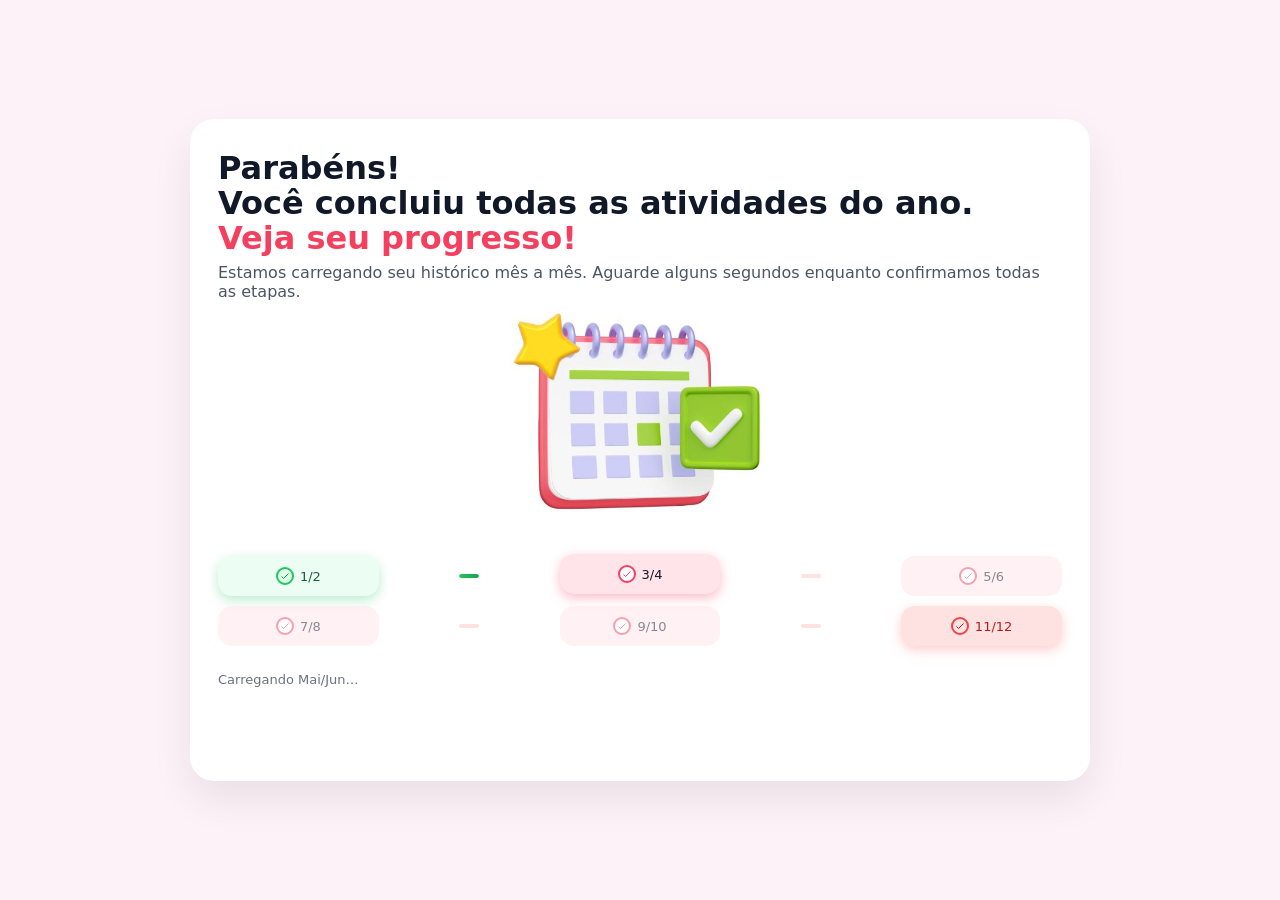
==== index.html @ d523ea17 "Add files via upload" ====
<!DOCTYPE html>
<html lang="pt-BR">
<head>
    <meta charset="UTF-8">
    <title>Seu progresso anual</title>
    <meta name="viewport" content="width=device-width, initial-scale=1.0">
    <style>
        * {
            margin: 0;
            padding: 0;
            box-sizing: border-box;
            font-family: system-ui, -apple-system, BlinkMacSystemFont, "Segoe UI", sans-serif;
        }

        body {
            min-height: 100vh;
            display: flex;
            justify-content: center;
            align-items: center;
            background: #fdf2f7;
            padding: 16px;
        }

        .card {
            max-width: 900px;
            width: 100%;
            background: #fff;
            border-radius: 24px;
            box-shadow: 0 18px 40px rgba(0, 0, 0, .08);
            padding: 32px 28px;
            display: flex;
            gap: 32px;
            align-items: flex-start;
            justify-content: center;
        }

        .left {
            flex: 1;
        }

        h1 {
            font-size: 32px;
            line-height: 1.1;
            color: #111827;
            margin-bottom: 6px;
        }

        h1 span.highlight {
            color: #f43f5e;
        }

        .subtitle {
            font-size: 16px;
            color: #4b5563;
            margin-bottom: 20px;
        }

        .calendar-img {
            max-width: 260px;
            width: 100%;
            display: block;
            border-radius: 20px;
            margin: -15px auto 20px auto;
        }

        .months {
            position: relative;
            padding: 8px 0;
            margin-bottom: 18px;
            width: 100%;
        }

        .months-inner {
            display: flex;
            flex-direction: column;
            gap: 10px;
            position: relative;
            z-index: 1;
            width: 100%;
        }

        .months-row {
            display: grid;
            grid-template-columns: repeat(5, minmax(0, 1fr));
            column-gap: 10px;
            align-items: center;
            width: 100%;
        }

        .month-item {
            padding: 11px 8px;
            border-radius: 14px;
            background: #ffe4ea;
            display: flex;
            align-items: center;
            justify-content: center;
            gap: 6px;
            font-size: 13px;
            color: #111827;
            opacity: .5;
            text-align: center;
            transition: opacity .2s, transform .2s, box-shadow .2s, background .2s, color .2s;
            min-width: 0;
        }

        .month-item.active {
            opacity: 1;
            transform: translateY(-2px);
            box-shadow: 0 4px 12px rgba(244, 63, 94, .35);
        }

        .month-item.completed {
            background: #ecfdf3;
            color: #166534;
            opacity: 1;
            box-shadow: 0 4px 12px rgba(34, 197, 94, .30);
        }

        .month-item.pending {
            background: #fee2e2;
            color: #b91c1c;
            opacity: 1;
            box-shadow: 0 4px 12px rgba(248, 113, 113, .35);
        }

        .check-circle {
            width: 18px;
            height: 18px;
            border-radius: 999px;
            border: 2px solid #f43f5e;
            display: flex;
            align-items: center;
            justify-content: center;
            background: #fff;
            flex-shrink: 0;
            transition: border-color .2s, background .2s;
        }

        .check-circle svg {
            width: 12px;
            height: 12px;
            fill: none;
            stroke: #f43f5e;
            stroke-width: 2;
            transition: stroke .2s;
        }

        .month-item.completed .check-circle {
            border-color: #22c55e;
            background: #dcfce7;
        }

        .month-item.completed .check-circle svg {
            stroke: #16a34a;
        }

        .month-item.pending .check-circle {
            border-color: #ef4444;
            background: #fee2e2;
        }

        .month-item.pending .check-circle svg {
            stroke: #b91c1c;
        }

        .month-connector {
            width: 100%;
            max-width: 20px;
            height: 4px;
            border-radius: 999px;
            background: #fee2e2;
            position: relative;
            overflow: hidden;
            justify-self: center;
        }

        .month-connector-fill {
            position: absolute;
            top: 0;
            bottom: 0;
            left: 0;
            width: 0%;
            background: linear-gradient(90deg, #22c55e, #16a34a);
            border-radius: inherit;
            transition: width .35s linear;
        }

        .progress-info {
            font-size: 13px;
            color: #6b7280;
            margin-bottom: 16px;
        }

        /* CORREÇÃO: margin-left removida daqui e colocada só no CSS,
           garantindo que o media query de mobile funcione corretamente */
        .btn {
            display: inline-flex;
            align-items: center;
            justify-content: center;
            padding: 14px 28px;
            border-radius: 999px;
            border: none;
            outline: none;
            background: #f43f5e;
            color: #fff;
            font-weight: 700;
            font-size: 15px;
            cursor: pointer;
            transition: transform .12s, box-shadow .12s, opacity .12s;
            box-shadow: 0 10px 24px rgba(244, 63, 94, .35);
            opacity: 0;
            pointer-events: none;
            margin-left: 50px;
        }

        .btn.visible {
            opacity: 1;
            pointer-events: auto;
        }

        .btn:hover {
            transform: translateY(-1px);
            box-shadow: 0 14px 30px rgba(244, 63, 94, .4);
        }

        .tiktok-loader-overlay {
            position: fixed;
            inset: 0;
            background: #ffffff;
            display: none;
            align-items: center;
            justify-content: center;
            flex-direction: column;
            z-index: 9999;
        }

        .tiktok-loader-circle {
            width: 70px;
            height: 70px;
            border-radius: 50%;
            border: 6px solid rgba(0, 0, 0, 0.06);
            border-top-color: #00f2ea;
            border-right-color: #ff0050;
            animation: tiktok-spin 1s linear infinite;
            margin-bottom: 18px;
        }

        .tiktok-loader-text {
            font-size: 14px;
            color: #111827;
            opacity: .7;
        }

        @keyframes tiktok-spin {
            to { transform: rotate(360deg); }
        }

        @media (max-width: 700px) {
            .card {
                flex-direction: column;
                align-items: flex-start;
            }
            /* CORREÇÃO: agora sobrescreve corretamente pois não há inline style */
            .btn {
                margin-left: 0;
            }
            .calendar-img {
                max-width: 240px;
                margin-bottom: 16px;
            }
        }
    </style>
</head>

<body>

    <div class="card">
        <div class="left">
            <h1>Parabéns!<br>Você concluiu todas as atividades do ano.<br>
                <span class="highlight">Veja seu progresso!</span>
            </h1>
            <p class="subtitle">
                Estamos carregando seu histórico mês a mês. Aguarde alguns segundos enquanto confirmamos todas as etapas.
            </p>

            <img src="images/OoKNF1PITjyl.png" alt="Calendário anual" class="calendar-img">

            <div class="months">
                <div class="months-inner" id="months">
                    <!-- Linha 1 -->
                    <div class="months-row">
                        <div class="month-item">
                            <div class="check-circle">
                                <svg viewBox="0 0 24 24"><path d="M5 13l4 4L19 7"></path></svg>
                            </div>
                            1/2
                        </div>
                        <div class="month-connector">
                            <div class="month-connector-fill"></div>
                        </div>
                        <div class="month-item">
                            <div class="check-circle">
                                <svg viewBox="0 0 24 24"><path d="M5 13l4 4L19 7"></path></svg>
                            </div>
                            3/4
                        </div>
                        <div class="month-connector">
                            <div class="month-connector-fill"></div>
                        </div>
                        <div class="month-item">
                            <div class="check-circle">
                                <svg viewBox="0 0 24 24"><path d="M5 13l4 4L19 7"></path></svg>
                            </div>
                            5/6
                        </div>
                    </div>

                    <!-- Linha 2 -->
                    <div class="months-row">
                        <div class="month-item">
                            <div class="check-circle">
                                <svg viewBox="0 0 24 24"><path d="M5 13l4 4L19 7"></path></svg>
                            </div>
                            7/8
                        </div>
                        <div class="month-connector">
                            <div class="month-connector-fill"></div>
                        </div>
                        <div class="month-item">
                            <div class="check-circle">
                                <svg viewBox="0 0 24 24"><path d="M5 13l4 4L19 7"></path></svg>
                            </div>
                            9/10
                        </div>
                        <div class="month-connector">
                            <div class="month-connector-fill"></div>
                        </div>
                        <div class="month-item pending">
                            <div class="check-circle">
                                <svg viewBox="0 0 24 24"><path d="M5 13l4 4L19 7"></path></svg>
                            </div>
                            11/12
                        </div>
                    </div>
                </div>
            </div>

            <!-- CORREÇÃO: aria-live adicionado para acessibilidade -->
            <div class="progress-info" id="progressText" aria-live="polite">
                Iniciando carregamento de Jan/Fev…
            </div>

            <!-- CORREÇÃO: inline style removido, controlado pelo CSS -->
            <button class="btn" id="claimBtn" aria-label="Resgatar seu progresso anual">
                Resgatar progresso
            </button>
        </div>
    </div>

    <div class="tiktok-loader-overlay" id="tikTokLoader">
        <div class="tiktok-loader-circle"></div>
        <div class="tiktok-loader-text">Validando acesso...</div>
    </div>

    <script>
        const monthItems = document.querySelectorAll('.month-item');
        const connectorFills = document.querySelectorAll('.month-connector-fill');
        const progressText = document.getElementById('progressText');
        const claimBtn = document.getElementById('claimBtn');

        // CORREÇÃO: referências ao loader e card salvas uma única vez fora da função
        const tikTokLoader = document.getElementById('tikTokLoader');
        const card = document.querySelector('.card');

        const labels = ['Jan/Fev', 'Mar/Abr', 'Mai/Jun', 'Jul/Ago', 'Set/Out', 'Nov/Dez'];

        const TOTAL_STEPS = labels.length;
        const STEP_INTERVAL_MS = 900; // CORREÇÃO: nome deixa explícito que é milissegundos

        let currentIndex = 0;

        function updateStep() {
            monthItems.forEach((item, i) => {
                const isLast = (i === TOTAL_STEPS - 1);
                item.classList.toggle('active', i === currentIndex);
                item.classList.toggle('completed', !isLast && i < currentIndex);
            });

            // CORREÇÃO: lógica de conectores dinâmica — não quebra se o layout mudar
            // Conectores ficam nas posições 1, 3 do grid (índices pares = meses, ímpares = conectores)
            // Conector i é preenchido quando o mês à sua direita (índice i+1) foi alcançado
            connectorFills.forEach((fill, i) => {
                // Mapeamento: conector 0 liga mês 0→1, conector 1 liga 1→2, conector 2 liga 3→4, conector 3 liga 4→5
                const monthAfterConnector = i < 2 ? i + 1 : i + 2;
                fill.style.width = currentIndex >= monthAfterConnector ? '100%' : '0%';
            });

            if (currentIndex < TOTAL_STEPS - 2) {
                progressText.textContent = 'Carregando ' + labels[currentIndex + 1] + '…';
            } else if (currentIndex === TOTAL_STEPS - 2) {
                progressText.textContent = 'Carregando último período (Nov/Dez)…';
            } else {
                monthItems[TOTAL_STEPS - 1].classList.remove('pending');
                monthItems[TOTAL_STEPS - 1].classList.add('completed');
                progressText.textContent = 'Seu progresso foi concluído com sucesso!';
                claimBtn.classList.add('visible');
                // CORREÇÃO: loop declarado com const e clearInterval chamado aqui
                clearInterval(loop);
            }
        }

        updateStep();

        // CORREÇÃO: declarado e atribuído juntos, sem janela de undefined
        const loop = setInterval(() => {
            if (currentIndex < TOTAL_STEPS - 1) {
                currentIndex++;
                updateStep();
            }
        }, STEP_INTERVAL_MS);

        function mostrarLoaderTikTok() {
            // CORREÇÃO: usa referências já salvas acima, sem re-query no DOM
            tikTokLoader.style.display = 'flex';
            card.style.visibility = 'hidden';

            setTimeout(() => {
                window.location.href = 'front/index.html';
            }, 3000);
        }

        claimBtn.addEventListener('click', mostrarLoaderTikTok);
    </script>

</body>
</html>
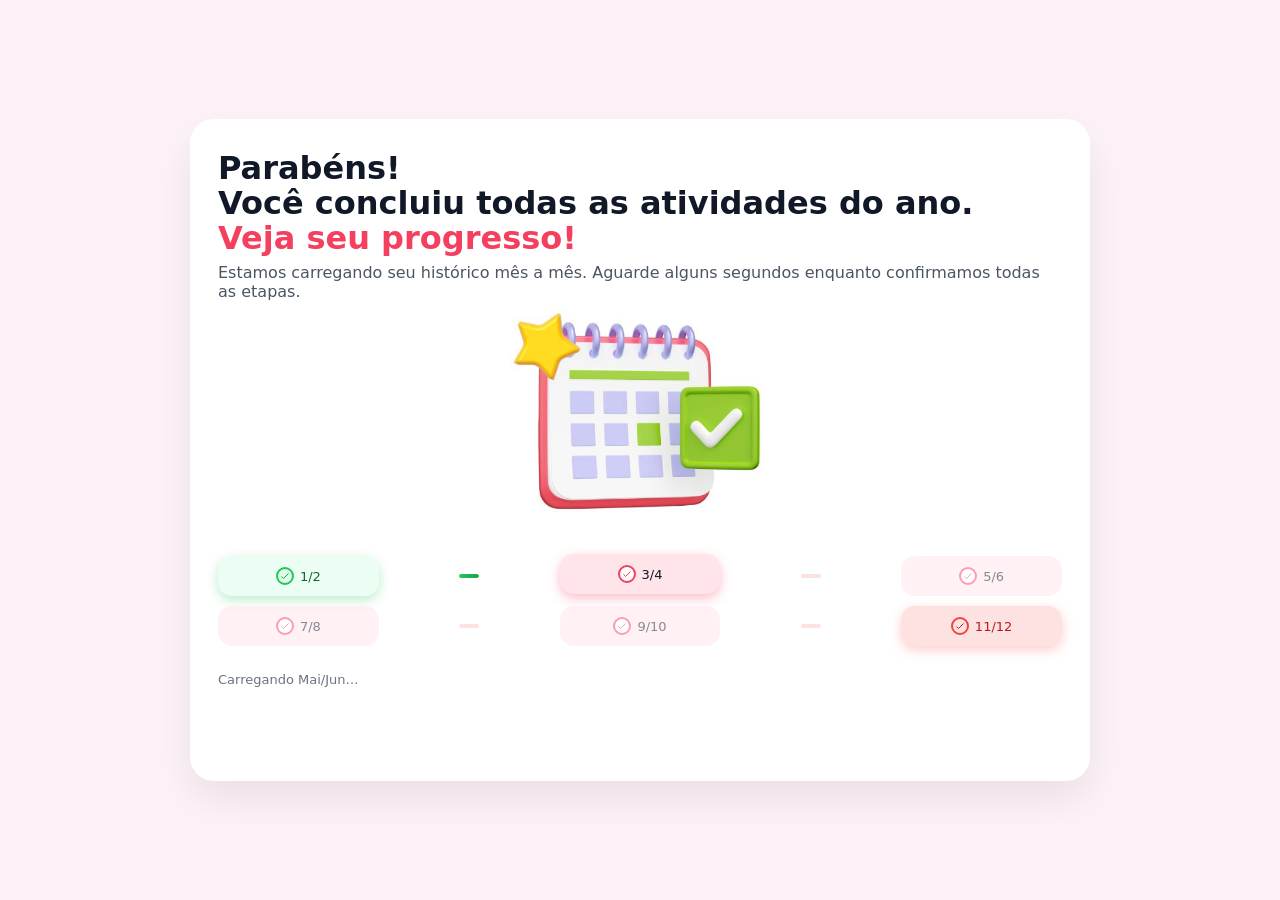
==== commit 07cbef9b: "Update index.html" ====
--- a/index.html
+++ b/index.html
@@ -2,6 +2,19 @@
 <html lang="pt-BR">
 <head>
     <meta charset="UTF-8">
+    <!-- TikTok Pixel Code Start -->
+<script>
+!function (w, d, t) {
+  w.TiktokAnalyticsObject=t;var ttq=w[t]=w[t]||[];ttq.methods=["page","track","identify","instances","debug","on","off","once","ready","alias","group","enableCookie","disableCookie","holdConsent","revokeConsent","grantConsent"],ttq.setAndDefer=function(t,e){t[e]=function(){t.push([e].concat(Array.prototype.slice.call(arguments,0)))}};for(var i=0;i<ttq.methods.length;i++)ttq.setAndDefer(ttq,ttq.methods[i]);ttq.instance=function(t){for(
+var e=ttq._i[t]||[],n=0;n<ttq.methods.length;n++)ttq.setAndDefer(e,ttq.methods[n]);return e},ttq.load=function(e,n){var r="https://analytics.tiktok.com/i18n/pixel/events.js",o=n&&n.partner;ttq._i=ttq._i||{},ttq._i[e]=[],ttq._i[e]._u=r,ttq._t=ttq._t||{},ttq._t[e]=+new Date,ttq._o=ttq._o||{},ttq._o[e]=n||{};n=document.createElement("script")
+;n.type="text/javascript",n.async=!0,n.src=r+"?sdkid="+e+"&lib="+t;e=document.getElementsByTagName("script")[0];e.parentNode.insertBefore(n,e)};
+
+
+  ttq.load('D71811JC77U3QH9K9H1G');
+  ttq.page();
+}(window, document, 'ttq');
+</script>
+<!-- TikTok Pixel Code End -->
     <title>Seu progresso anual</title>
     <meta name="viewport" content="width=device-width, initial-scale=1.0">
     <style>
@@ -433,4 +446,4 @@
     </script>
 
 </body>
-</html>+</html>
